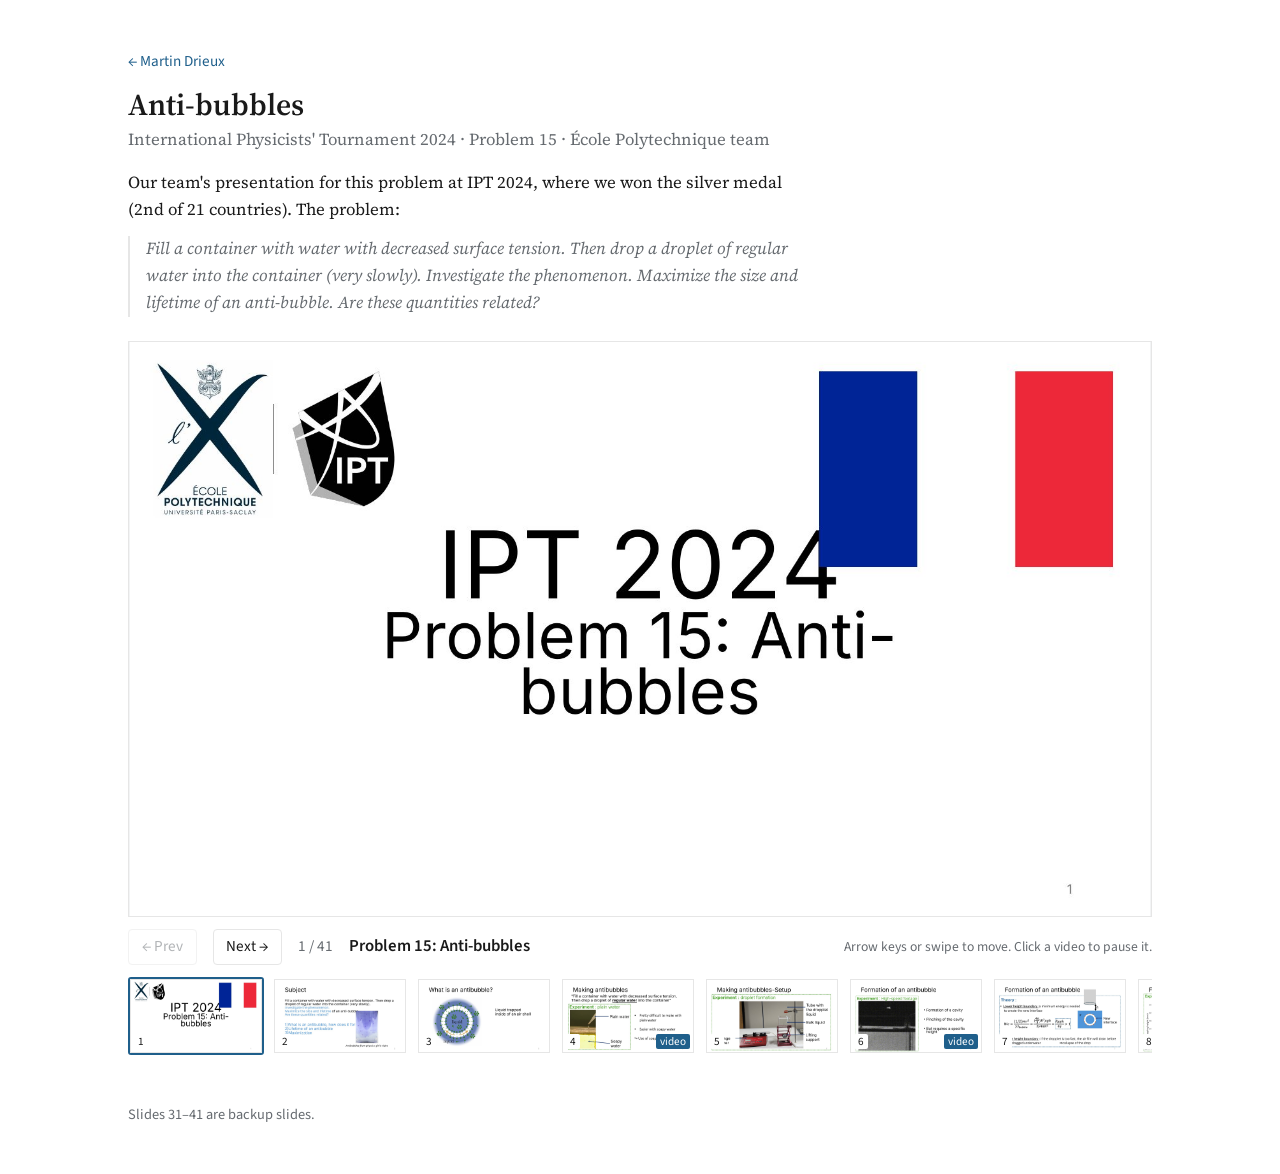
==== ipt/antibubbles/index.html @ 1498179a "Add files via upload" ====
<!doctype html>
<html lang="en">
<head>
<meta charset="utf-8">
<meta name="viewport" content="width=device-width, initial-scale=1, viewport-fit=cover">
<title>Anti-bubbles, IPT 2024</title>
<meta name="description" content="Martin Drieux's team presentation for Problem 15 (Anti-bubbles) at the International Physicists' Tournament 2024.">
<link rel="preconnect" href="https://fonts.googleapis.com">
<link rel="preconnect" href="https://fonts.gstatic.com" crossorigin>
<link rel="stylesheet" href="https://fonts.googleapis.com/css2?family=Source+Serif+4:ital,opsz,wght@0,8..60,400;0,8..60,600;1,8..60,400&family=Source+Sans+3:wght@400;600&display=swap">
<style>
*,*::before,*::after{box-sizing:border-box}
body{margin:0}
img{max-width:100%}

/* Layout: same plain white column as the homepage, widened for a 16:9 slide stage with a thumbnail strip below. */
:root {
  --bg: #ffffff;
  --fg: #1a1a1a;
  --muted: #666b70;
  --rule: #e6e6e6;
  --accent: #1f5f8b;
  --stage: #f3f4f5;
  --font-body: "Source Serif 4", Georgia, "Times New Roman", serif;
  --font-ui: "Source Sans 3", "Helvetica Neue", Arial, sans-serif;
  color-scheme: light;
}
body { background: var(--bg); color: var(--fg); font-family: var(--font-body); font-size: 1.05rem; line-height: 1.6;
  padding-left: max(16px, env(safe-area-inset-left, 0px)); padding-right: max(16px, env(safe-area-inset-right, 0px)); }
.page { max-width: 64rem; margin: 0 auto; padding-block: clamp(1.5rem, 4vw, 3rem) 3rem; }
a { color: var(--accent); text-decoration: none; }
a:hover { text-decoration: underline; }
a:focus-visible, button:focus-visible { outline: 2px solid var(--accent); outline-offset: 2px; }
.back { font-family: var(--font-ui); font-size: 0.95rem; }
h1 { font-weight: 600; font-size: 1.9rem; line-height: 1.2; margin: 0.75rem 0 0.25rem; text-wrap: balance; }
.sub { color: var(--muted); margin: 0; }
.intro { max-width: 42rem; margin: 1rem 0 1.5rem; }
.intro p { margin: 0 0 0.75rem; }
blockquote { margin: 0; padding: 0 0 0 1rem; border-left: 2px solid var(--rule); color: var(--muted); font-style: italic; }

.viewer { display: grid; gap: 0.75rem; }
.stage { position: relative; width: 100%; aspect-ratio: 16 / 9; max-width: 100%; background: var(--stage);
  border: 1px solid var(--rule); overflow: hidden; touch-action: pan-y; }
.stage img.slide { position: absolute; inset: 0; width: 100%; height: 100%; object-fit: contain; display: block; }
.stage video { position: absolute; object-fit: fill; background: transparent; cursor: pointer; }
.bar { display: flex; flex-wrap: wrap; align-items: center; gap: 0.5rem 1rem; font-family: var(--font-ui); }
.bar button { font: inherit; font-size: 0.95rem; color: var(--fg); background: var(--bg); border: 1px solid var(--rule);
  border-radius: 4px; padding: 0.3rem 0.8rem; cursor: pointer; }
.bar button:hover:not(:disabled) { border-color: var(--accent); color: var(--accent); }
.bar button:disabled { color: var(--muted); cursor: default; opacity: 0.5; }
.count { font-variant-numeric: tabular-nums; color: var(--muted); font-size: 0.95rem; }
.title { font-weight: 600; flex: 1 1 12rem; min-width: 0; }
.hint { color: var(--muted); font-size: 0.85rem; }
.strip { display: flex; gap: 0.5rem; overflow-x: auto; padding-bottom: 0.5rem; scroll-snap-type: x proximity; }
.thumb { flex: 0 0 auto; width: 8.5rem; padding: 0; border: 2px solid transparent; border-radius: 3px; background: none; cursor: pointer;
  scroll-snap-align: start; position: relative; }
.thumb img { display: block; width: 100%; aspect-ratio: 16 / 9; object-fit: cover; border: 1px solid var(--rule); }
.thumb[aria-current="true"] { border-color: var(--accent); }
.thumb .n { position: absolute; left: 4px; bottom: 4px; font-family: var(--font-ui); font-size: 0.7rem; background: var(--bg);
  color: var(--fg); padding: 0 4px; border-radius: 2px; }
.thumb .vid { position: absolute; right: 4px; bottom: 4px; font-family: var(--font-ui); font-size: 0.7rem; background: var(--accent);
  color: var(--bg); padding: 0 4px; border-radius: 2px; }
.divider { flex: 0 0 auto; align-self: center; font-family: var(--font-ui); font-size: 0.75rem; text-transform: uppercase;
  letter-spacing: 0.08em; color: var(--muted); writing-mode: vertical-rl; transform: rotate(180deg); padding: 0 0.25rem; }
footer { margin-top: 2.5rem; color: var(--muted); font-family: var(--font-ui); font-size: 0.9rem; }
@media (max-width: 560px) { .hint { display: none; } .thumb { width: 6.5rem; } }
</style>
</head>
<body>

<div class="page">
  <a class="back" href="../../">← Martin Drieux</a>
  <h1>Anti-bubbles</h1>
  <p class="sub">International Physicists' Tournament 2024 · Problem 15 · École Polytechnique team</p>

  <div class="intro">
    <p>Our team's presentation for this problem at IPT 2024, where we won the silver medal (2nd of 21 countries). The problem:</p>
    <blockquote>Fill a container with water with decreased surface tension. Then drop a droplet of regular water into the container (very slowly). Investigate the phenomenon. Maximize the size and lifetime of an anti-bubble. Are these quantities related?</blockquote>
  </div>

  <div class="viewer">
    <div class="stage" id="stage" aria-live="polite">
      <img class="slide" id="slideImg" alt="">
    </div>
    <div class="bar">
      <button id="prev" type="button" aria-label="Previous slide">← Prev</button>
      <button id="next" type="button" aria-label="Next slide">Next →</button>
      <span class="count" id="count"></span>
      <span class="title" id="title"></span>
      <span class="hint">Arrow keys or swipe to move. Click a video to pause it.</span>
    </div>
    <div class="strip" id="strip" aria-label="All slides"></div>
  </div>

  <footer>Slides 31–41 are backup slides.</footer>
</div>

<script>
const SLIDES = [{"n": 1, "title": "Problem 15: Anti-bubbles", "videos": []}, {"n": 2, "title": "Subject", "videos": []}, {"n": 3, "title": "What is an antibubble?", "videos": []}, {"n": 4, "title": "Making antibubbles", "videos": [{"src": "s04.mp4", "x": 5.495, "y": 42.098, "w": 19.816, "h": 53.228}]}, {"n": 5, "title": "Making antibubbles-Setup", "videos": []}, {"n": 6, "title": "Formation of an antibubble", "videos": [{"src": "s06.mp4", "x": 5.716, "y": 30.013, "w": 43.878, "h": 67.997}]}, {"n": 7, "title": "Formation of an antibubble", "videos": []}, {"n": 8, "title": "Formation of an antibubble", "videos": []}, {"n": 9, "title": "Other methods-Surface bubbles", "videos": [{"src": "s09.mp4", "x": 7.946, "y": 31.858, "w": 31.528, "h": 52.318}]}, {"n": 10, "title": "Other methods-Column of liquid", "videos": [{"src": "s10.mp4", "x": 11.91, "y": 30.295, "w": 31.121, "h": 64.856}]}, {"n": 11, "title": "Maximizing the size", "videos": []}, {"n": 12, "title": "Maximizing the size", "videos": [{"src": "s12.mp4", "x": 5.481, "y": 30.194, "w": 44.519, "h": 64.482}]}, {"n": 13, "title": "Maximizing the size", "videos": [{"src": "s13.mp4", "x": 5.481, "y": 34.176, "w": 45.903, "h": 61.435}]}, {"n": 14, "title": "Lifetime of an antibubble", "videos": [{"src": "s14.mp4", "x": 58.614, "y": 37.762, "w": 25.275, "h": 32.856}]}, {"n": 15, "title": "Drainage of the film", "videos": []}, {"n": 16, "title": "Drainage of the film", "videos": []}, {"n": 17, "title": "Drainage of the film-Hydrostatic pressure", "videos": []}, {"n": 18, "title": "Drainage of the film-marangoni effect", "videos": []}, {"n": 19, "title": "Drainage of the film-marangoni effect", "videos": []}, {"n": 20, "title": "Drainage of the film-marangoni effect", "videos": []}, {"n": 21, "title": "Drainage of the film-marangoni effect", "videos": []}, {"n": 22, "title": "Drainage-expected lifetime", "videos": []}, {"n": 23, "title": "Lifetime: results", "videos": []}, {"n": 24, "title": "Lifetime: results", "videos": []}, {"n": 25, "title": "Lifetime: results", "videos": []}, {"n": 26, "title": "Maximizing Lifetime", "videos": []}, {"n": 27, "title": "Maximizing Lifetime", "videos": [{"src": "s27.mp4", "x": 3.497, "y": 32.487, "w": 40.845, "h": 62.701}]}, {"n": 28, "title": "Conclusion", "videos": []}, {"n": 29, "title": "Conclusion", "videos": []}, {"n": 30, "title": "Conclusion", "videos": []}, {"n": 31, "title": "Annexes", "videos": []}, {"n": 32, "title": "Gibbs surface elasticity", "videos": []}, {"n": 33, "title": "Estimating air film thickness", "videos": []}, {"n": 34, "title": "Appendix", "videos": []}, {"n": 35, "title": "Appendix", "videos": []}, {"n": 36, "title": "Other methods-soap film", "videos": [{"src": "s36.mp4", "x": 42.307, "y": 22.393, "w": 19.217, "h": 72.075}]}, {"n": 37, "title": "Appendix", "videos": []}, {"n": 38, "title": "Appendix", "videos": []}, {"n": 39, "title": "Appendix", "videos": []}, {"n": 40, "title": "Appendix", "videos": []}, {"n": 41, "title": "Appendix", "videos": []}];
(() => {
  const pad = n => String(n).padStart(2, '0');
  const stage = document.getElementById('stage');
  const img = document.getElementById('slideImg');
  const strip = document.getElementById('strip');
  const prev = document.getElementById('prev'), next = document.getElementById('next');
  const count = document.getElementById('count'), title = document.getElementById('title');
  let i = 0;

  // Thumbnails
  SLIDES.forEach((s, k) => {
    if (s.n === 31) { const d = document.createElement('span'); d.className = 'divider'; d.textContent = 'Appendix'; strip.appendChild(d); }
    const b = document.createElement('button');
    b.type = 'button'; b.className = 'thumb'; b.setAttribute('aria-label', `Slide ${s.n}${s.title ? ': ' + s.title : ''}`);
    b.innerHTML = `<img loading="lazy" src="${pad(s.n)}.jpg" alt=""><span class="n">${s.n}</span>` + (s.videos.length ? '<span class="vid">video</span>' : '');
    b.addEventListener('click', () => show(k));
    strip.appendChild(b);
  });
  const thumbs = [...strip.querySelectorAll('.thumb')];

  function show(k, fromHash) {
    i = Math.max(0, Math.min(SLIDES.length - 1, k));
    const s = SLIDES[i];
    img.src = `${pad(s.n)}.jpg`;
    img.alt = `Slide ${s.n}${s.title ? ': ' + s.title : ''}`;
    stage.querySelectorAll('video').forEach(v => v.remove());
    s.videos.forEach(v => {
      const el = document.createElement('video');
      Object.assign(el, { muted: true, loop: true, playsInline: true, autoplay: true });
      ['webm', 'mp4'].forEach(ext => { const so = document.createElement('source'); so.src = v.src.replace(/\.mp4$/, '.' + ext); so.type = 'video/' + ext; el.appendChild(so); });
      el.setAttribute('muted', ''); el.setAttribute('playsinline', '');
      el.style.left = v.x + '%'; el.style.top = v.y + '%'; el.style.width = v.w + '%'; el.style.height = v.h + '%';
      el.title = 'Click to pause or play';
      el.addEventListener('click', () => el.paused ? el.play() : el.pause());
      stage.appendChild(el);
      el.play().catch(() => {});
    });
    count.textContent = `${s.n} / ${SLIDES.length}`;
    title.textContent = s.n > 30 ? `Appendix${s.title && s.title !== 'Appendix' ? ': ' + s.title : ''}` : s.title;
    prev.disabled = i === 0; next.disabled = i === SLIDES.length - 1;
    thumbs.forEach((t, k2) => t.setAttribute('aria-current', k2 === i ? 'true' : 'false'));
    thumbs[i].scrollIntoView({ block: 'nearest', inline: 'nearest' });
    if (!fromHash) history.replaceState(null, '', '#' + s.n);
    [i - 1, i + 1].forEach(j => { if (SLIDES[j]) { const p = new Image(); p.src = `${pad(SLIDES[j].n)}.jpg`; } });
  }

  prev.addEventListener('click', () => show(i - 1));
  next.addEventListener('click', () => show(i + 1));
  document.addEventListener('keydown', e => {
    if (e.target.closest('input, textarea')) return;
    if (e.key === 'ArrowRight' || e.key === 'PageDown') { e.preventDefault(); show(i + 1); }
    if (e.key === 'ArrowLeft' || e.key === 'PageUp') { e.preventDefault(); show(i - 1); }
  });
  let x0 = null;
  stage.addEventListener('touchstart', e => { x0 = e.touches[0].clientX; }, { passive: true });
  stage.addEventListener('touchend', e => {
    if (x0 === null) return; const dx = e.changedTouches[0].clientX - x0; x0 = null;
    if (Math.abs(dx) > 40) show(i + (dx < 0 ? 1 : -1));
  });

  const fromHash = parseInt(location.hash.slice(1), 10);
  const start = SLIDES.findIndex(s => s.n === fromHash);
  show(start >= 0 ? start : 0, true);
})();
</script>

</body>
</html>
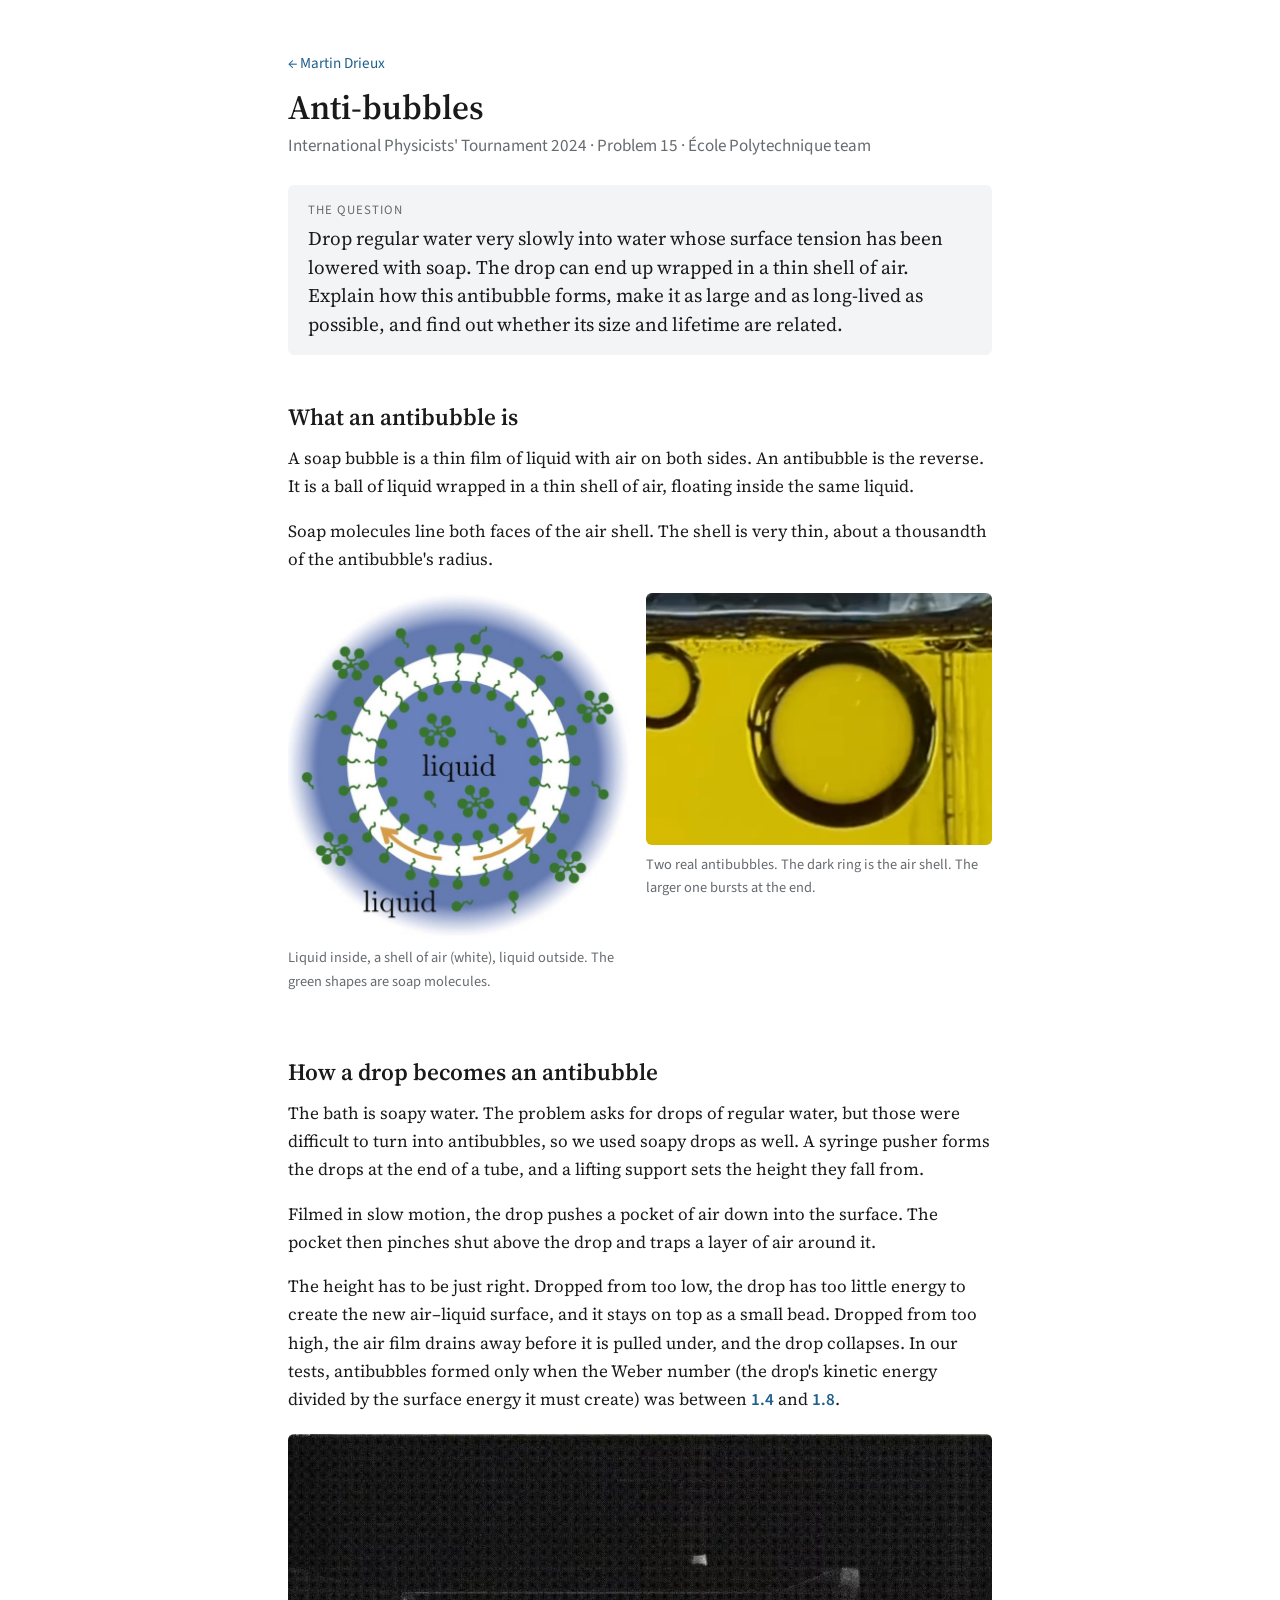
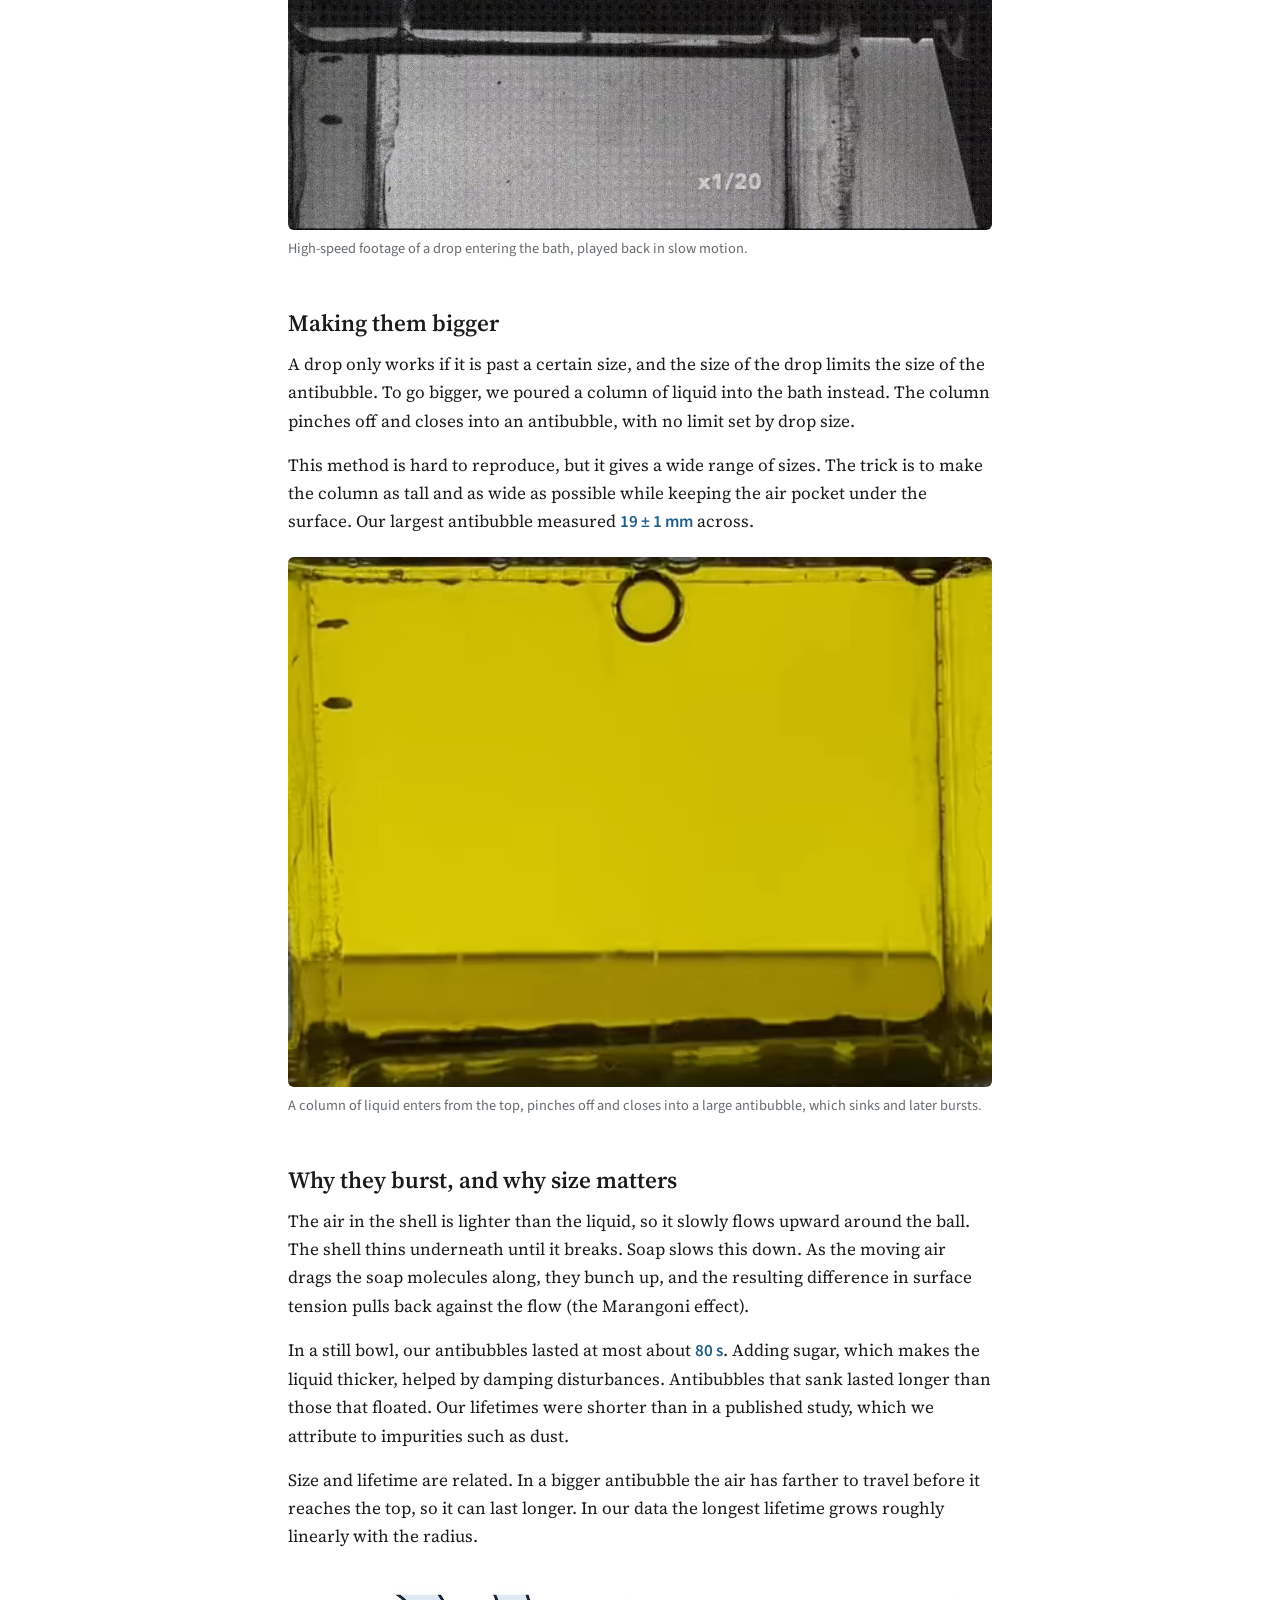
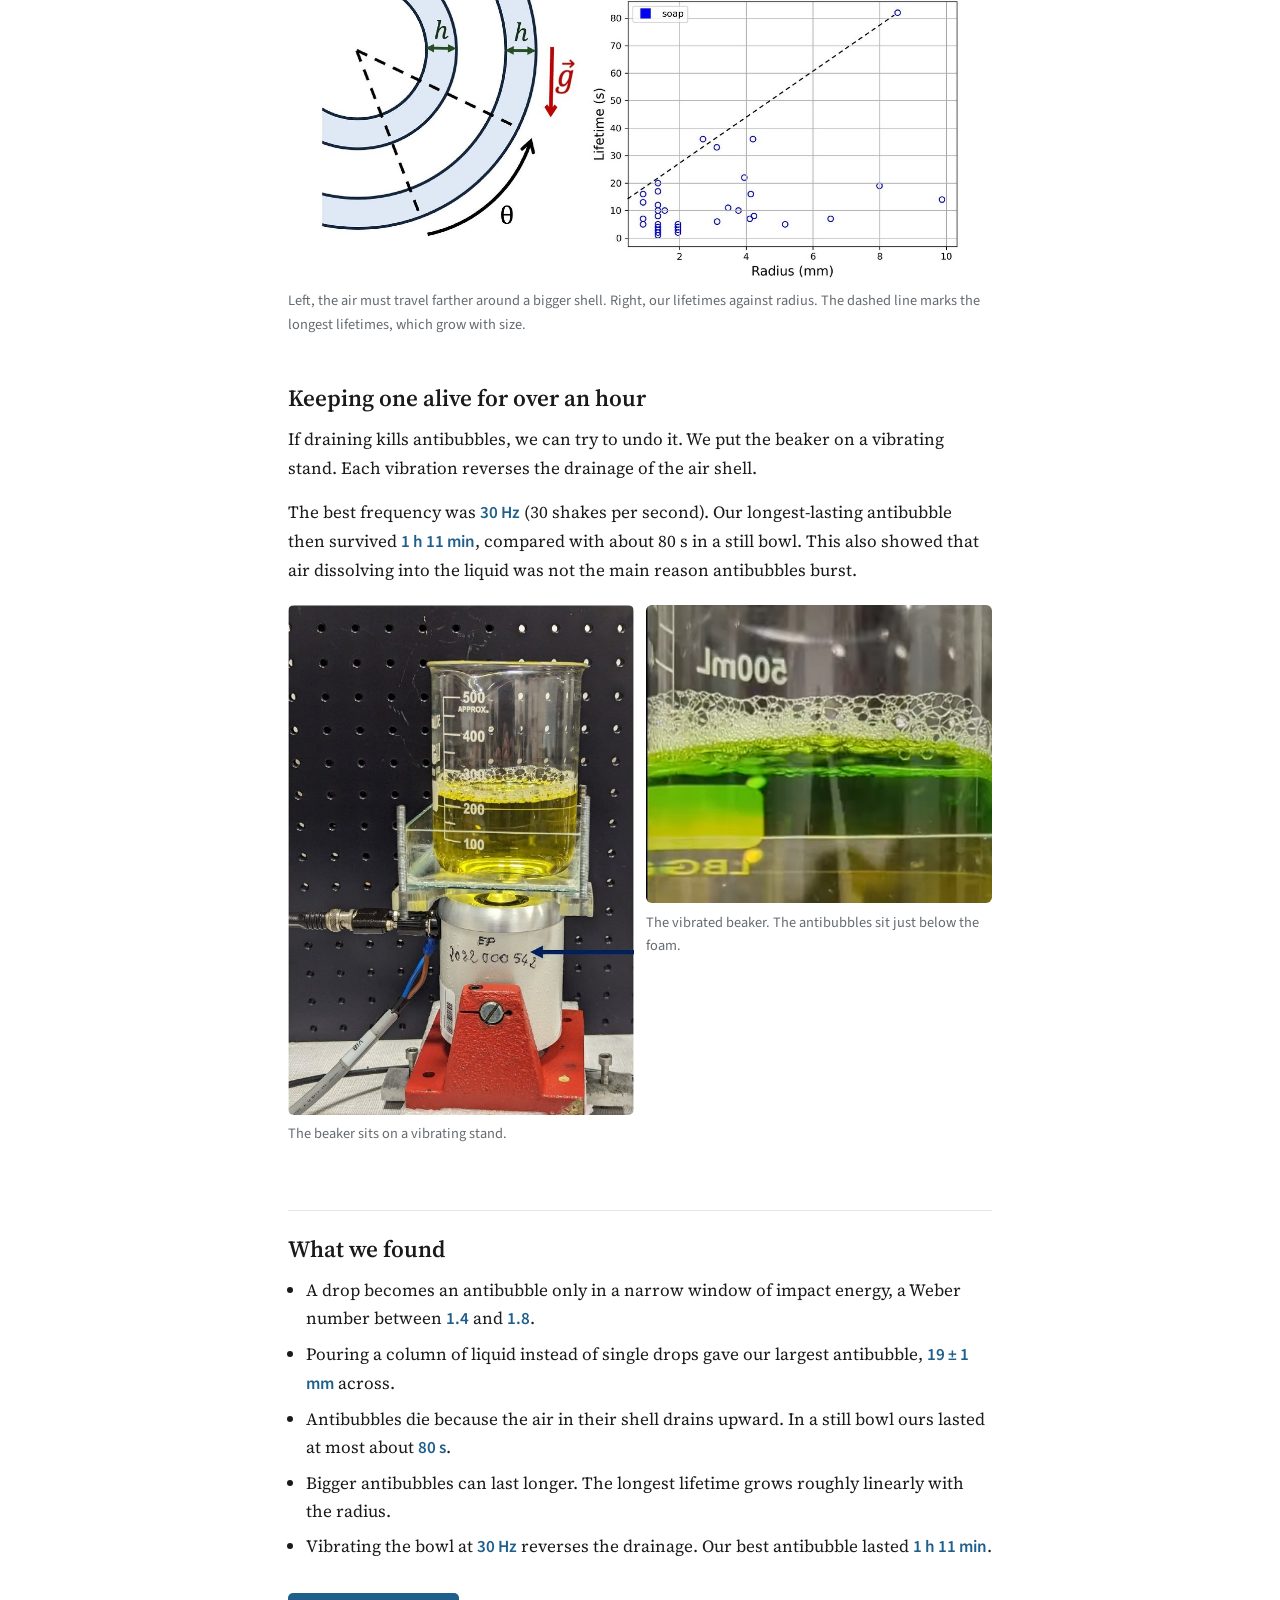
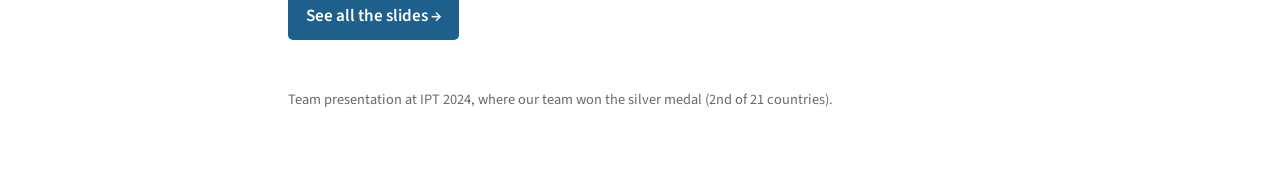
==== commit 10489946: "Add files via upload" ====
--- a/ipt/antibubbles/index.html
+++ b/ipt/antibubbles/index.html
@@ -4,164 +4,75 @@
 <meta charset="utf-8">
 <meta name="viewport" content="width=device-width, initial-scale=1, viewport-fit=cover">
 <title>Anti-bubbles, IPT 2024</title>
-<meta name="description" content="Martin Drieux's team presentation for Problem 15 (Anti-bubbles) at the International Physicists' Tournament 2024.">
-<link rel="preconnect" href="https://fonts.googleapis.com">
-<link rel="preconnect" href="https://fonts.gstatic.com" crossorigin>
+<meta name="description" content="How our team made antibubbles, found what makes them burst, and kept one alive for 1 h 11 min in a vibrated bowl.">
+<link rel="preconnect" href="https://fonts.googleapis.com"><link rel="preconnect" href="https://fonts.gstatic.com" crossorigin>
 <link rel="stylesheet" href="https://fonts.googleapis.com/css2?family=Source+Serif+4:ital,opsz,wght@0,8..60,400;0,8..60,600;1,8..60,400&family=Source+Sans+3:wght@400;600&display=swap">
-<style>
-*,*::before,*::after{box-sizing:border-box}
-body{margin:0}
-img{max-width:100%}
-
-/* Layout: same plain white column as the homepage, widened for a 16:9 slide stage with a thumbnail strip below. */
-:root {
-  --bg: #ffffff;
-  --fg: #1a1a1a;
-  --muted: #666b70;
-  --rule: #e6e6e6;
-  --accent: #1f5f8b;
-  --stage: #f3f4f5;
-  --font-body: "Source Serif 4", Georgia, "Times New Roman", serif;
-  --font-ui: "Source Sans 3", "Helvetica Neue", Arial, sans-serif;
-  color-scheme: light;
-}
-body { background: var(--bg); color: var(--fg); font-family: var(--font-body); font-size: 1.05rem; line-height: 1.6;
-  padding-left: max(16px, env(safe-area-inset-left, 0px)); padding-right: max(16px, env(safe-area-inset-right, 0px)); }
-.page { max-width: 64rem; margin: 0 auto; padding-block: clamp(1.5rem, 4vw, 3rem) 3rem; }
-a { color: var(--accent); text-decoration: none; }
-a:hover { text-decoration: underline; }
-a:focus-visible, button:focus-visible { outline: 2px solid var(--accent); outline-offset: 2px; }
-.back { font-family: var(--font-ui); font-size: 0.95rem; }
-h1 { font-weight: 600; font-size: 1.9rem; line-height: 1.2; margin: 0.75rem 0 0.25rem; text-wrap: balance; }
-.sub { color: var(--muted); margin: 0; }
-.intro { max-width: 42rem; margin: 1rem 0 1.5rem; }
-.intro p { margin: 0 0 0.75rem; }
-blockquote { margin: 0; padding: 0 0 0 1rem; border-left: 2px solid var(--rule); color: var(--muted); font-style: italic; }
-
-.viewer { display: grid; gap: 0.75rem; }
-.stage { position: relative; width: 100%; aspect-ratio: 16 / 9; max-width: 100%; background: var(--stage);
-  border: 1px solid var(--rule); overflow: hidden; touch-action: pan-y; }
-.stage img.slide { position: absolute; inset: 0; width: 100%; height: 100%; object-fit: contain; display: block; }
-.stage video { position: absolute; object-fit: fill; background: transparent; cursor: pointer; }
-.bar { display: flex; flex-wrap: wrap; align-items: center; gap: 0.5rem 1rem; font-family: var(--font-ui); }
-.bar button { font: inherit; font-size: 0.95rem; color: var(--fg); background: var(--bg); border: 1px solid var(--rule);
-  border-radius: 4px; padding: 0.3rem 0.8rem; cursor: pointer; }
-.bar button:hover:not(:disabled) { border-color: var(--accent); color: var(--accent); }
-.bar button:disabled { color: var(--muted); cursor: default; opacity: 0.5; }
-.count { font-variant-numeric: tabular-nums; color: var(--muted); font-size: 0.95rem; }
-.title { font-weight: 600; flex: 1 1 12rem; min-width: 0; }
-.hint { color: var(--muted); font-size: 0.85rem; }
-.strip { display: flex; gap: 0.5rem; overflow-x: auto; padding-bottom: 0.5rem; scroll-snap-type: x proximity; }
-.thumb { flex: 0 0 auto; width: 8.5rem; padding: 0; border: 2px solid transparent; border-radius: 3px; background: none; cursor: pointer;
-  scroll-snap-align: start; position: relative; }
-.thumb img { display: block; width: 100%; aspect-ratio: 16 / 9; object-fit: cover; border: 1px solid var(--rule); }
-.thumb[aria-current="true"] { border-color: var(--accent); }
-.thumb .n { position: absolute; left: 4px; bottom: 4px; font-family: var(--font-ui); font-size: 0.7rem; background: var(--bg);
-  color: var(--fg); padding: 0 4px; border-radius: 2px; }
-.thumb .vid { position: absolute; right: 4px; bottom: 4px; font-family: var(--font-ui); font-size: 0.7rem; background: var(--accent);
-  color: var(--bg); padding: 0 4px; border-radius: 2px; }
-.divider { flex: 0 0 auto; align-self: center; font-family: var(--font-ui); font-size: 0.75rem; text-transform: uppercase;
-  letter-spacing: 0.08em; color: var(--muted); writing-mode: vertical-rl; transform: rotate(180deg); padding: 0 0.25rem; }
-footer { margin-top: 2.5rem; color: var(--muted); font-family: var(--font-ui); font-size: 0.9rem; }
-@media (max-width: 560px) { .hint { display: none; } .thumb { width: 6.5rem; } }
-</style>
+<link rel="stylesheet" href="../story.css">
+<style>figure img{height:auto}figure.pair{align-items:start}</style>
 </head>
 <body>
-
 <div class="page">
   <a class="back" href="../../">← Martin Drieux</a>
   <h1>Anti-bubbles</h1>
-  <p class="sub">International Physicists' Tournament 2024 · Problem 15 · École Polytechnique team</p>
+  <p class="meta">International Physicists' Tournament 2024 · Problem 15 · École Polytechnique team</p>
+  <p class="question"><span class="label">The question</span>Drop regular water very slowly into water whose surface tension has been lowered with soap. The drop can end up wrapped in a thin shell of air. Explain how this antibubble forms, make it as large and as long-lived as possible, and find out whether its size and lifetime are related.</p>
 
-  <div class="intro">
-    <p>Our team's presentation for this problem at IPT 2024, where we won the silver medal (2nd of 21 countries). The problem:</p>
-    <blockquote>Fill a container with water with decreased surface tension. Then drop a droplet of regular water into the container (very slowly). Investigate the phenomenon. Maximize the size and lifetime of an anti-bubble. Are these quantities related?</blockquote>
+  <section>
+    <h2>What an antibubble is</h2>
+    <p>A soap bubble is a thin film of liquid with air on both sides. An antibubble is the reverse. It is a ball of liquid wrapped in a thin shell of air, floating inside the same liquid.</p>
+    <p>Soap molecules line both faces of the air shell. The shell is very thin, about a thousandth of the antibubble's radius.</p>
+    <figure class="pair">
+      <div><img src="f03.jpg" alt="Diagram of an antibubble: a ball of liquid, a white shell of air, and liquid outside, with soap molecules on both faces of the shell." width="700" height="700"><p class="cap">Liquid inside, a shell of air (white), liquid outside. The green shapes are soap molecules.</p></div>
+      <div><video autoplay muted loop playsinline poster="p14.jpg"><source src="s14.webm" type="video/webm"><source src="s14.mp4" type="video/mp4"></video><p class="cap">Two real antibubbles. The dark ring is the air shell. The larger one bursts at the end.</p></div>
+    </figure>
+  </section>
+
+  <section>
+    <h2>How a drop becomes an antibubble</h2>
+    <p>The bath is soapy water. The problem asks for drops of regular water, but those were difficult to turn into antibubbles, so we used soapy drops as well. A syringe pusher forms the drops at the end of a tube, and a lifting support sets the height they fall from.</p>
+    <p>Filmed in slow motion, the drop pushes a pocket of air down into the surface. The pocket then pinches shut above the drop and traps a layer of air around it.</p>
+    <p>The height has to be just right. Dropped from too low, the drop has too little energy to create the new air–liquid surface, and it stays on top as a small bead. Dropped from too high, the air film drains away before it is pulled under, and the drop collapses. In our tests, antibubbles formed only when the Weber number (the drop's kinetic energy divided by the surface energy it must create) was between <span class="key">1.4</span> and <span class="key">1.8</span>.</p>
+    <figure><video autoplay muted loop playsinline poster="p06.jpg"><source src="s06.webm" type="video/webm"><source src="s06.mp4" type="video/mp4"></video><figcaption>High-speed footage of a drop entering the bath, played back in slow motion.</figcaption></figure>
+  </section>
+
+  <section>
+    <h2>Making them bigger</h2>
+    <p>A drop only works if it is past a certain size, and the size of the drop limits the size of the antibubble. To go bigger, we poured a column of liquid into the bath instead. The column pinches off and closes into an antibubble, with no limit set by drop size.</p>
+    <p>This method is hard to reproduce, but it gives a wide range of sizes. The trick is to make the column as tall and as wide as possible while keeping the air pocket under the surface. Our largest antibubble measured <span class="key">19 ± 1 mm</span> across.</p>
+    <figure><video autoplay muted loop playsinline poster="p13.jpg"><source src="s13.webm" type="video/webm"><source src="s13.mp4" type="video/mp4"></video><figcaption>A column of liquid enters from the top, pinches off and closes into a large antibubble, which sinks and later bursts.</figcaption></figure>
+  </section>
+
+  <section>
+    <h2>Why they burst, and why size matters</h2>
+    <p>The air in the shell is lighter than the liquid, so it slowly flows upward around the ball. The shell thins underneath until it breaks. Soap slows this down. As the moving air drags the soap molecules along, they bunch up, and the resulting difference in surface tension pulls back against the flow (the Marangoni effect).</p>
+    <p>In a still bowl, our antibubbles lasted at most about <span class="key">80 s</span>. Adding sugar, which makes the liquid thicker, helped by damping disturbances. Antibubbles that sank lasted longer than those that floated. Our lifetimes were shorter than in a published study, which we attribute to impurities such as dust.</p>
+    <p>Size and lifetime are related. In a bigger antibubble the air has farther to travel before it reaches the top, so it can last longer. In our data the longest lifetime grows roughly linearly with the radius.</p>
+    <figure><img src="f30.jpg" alt="Left: two air shells of different radius with the same thickness. Right: lifetime in seconds against radius in millimetres for soapy water; the upper edge of the points rises along a straight dashed line up to about 82 s at 8.5 mm." width="1400" height="619"><figcaption>Left, the air must travel farther around a bigger shell. Right, our lifetimes against radius. The dashed line marks the longest lifetimes, which grow with size.</figcaption></figure>
+  </section>
+
+  <section>
+    <h2>Keeping one alive for over an hour</h2>
+    <p>If draining kills antibubbles, we can try to undo it. We put the beaker on a vibrating stand. Each vibration reverses the drainage of the air shell.</p>
+    <p>The best frequency was <span class="key">30 Hz</span> (30 shakes per second). Our longest-lasting antibubble then survived <span class="key">1 h 11 min</span>, compared with about 80 s in a still bowl. This also showed that air dissolving into the liquid was not the main reason antibubbles burst.</p>
+    <figure class="pair">
+      <div><img src="f26.jpg" alt="A 500 mL beaker of yellow soapy liquid on a glass plate mounted on a cylindrical vibrating stand." width="600" height="885"><p class="cap">The beaker sits on a vibrating stand.</p></div>
+      <div><video autoplay muted loop playsinline poster="p27.jpg"><source src="s27.webm" type="video/webm"><source src="s27.mp4" type="video/mp4"></video><p class="cap">The vibrated beaker. The antibubbles sit just below the foam.</p></div>
+    </figure>
+  </section>
+
+  <div class="results">
+    <h2>What we found</h2>
+    <ul>
+      <li>A drop becomes an antibubble only in a narrow window of impact energy, a Weber number between <span class="key">1.4</span> and <span class="key">1.8</span>.</li>
+      <li>Pouring a column of liquid instead of single drops gave our largest antibubble, <span class="key">19 ± 1 mm</span> across.</li>
+      <li>Antibubbles die because the air in their shell drains upward. In a still bowl ours lasted at most about <span class="key">80 s</span>.</li>
+      <li>Bigger antibubbles can last longer. The longest lifetime grows roughly linearly with the radius.</li>
+      <li>Vibrating the bowl at <span class="key">30 Hz</span> reverses the drainage. Our best antibubble lasted <span class="key">1 h 11 min</span>.</li>
+    </ul>
   </div>
 
-  <div class="viewer">
-    <div class="stage" id="stage" aria-live="polite">
-      <img class="slide" id="slideImg" alt="">
-    </div>
-    <div class="bar">
-      <button id="prev" type="button" aria-label="Previous slide">← Prev</button>
-      <button id="next" type="button" aria-label="Next slide">Next →</button>
-      <span class="count" id="count"></span>
-      <span class="title" id="title"></span>
-      <span class="hint">Arrow keys or swipe to move. Click a video to pause it.</span>
-    </div>
-    <div class="strip" id="strip" aria-label="All slides"></div>
-  </div>
-
-  <footer>Slides 31–41 are backup slides.</footer>
+  <a class="cta" href="slides.html">See all the slides →</a>
+  <footer>Team presentation at IPT 2024, where our team won the silver medal (2nd of 21 countries).</footer>
 </div>
-
-<script>
-const SLIDES = [{"n": 1, "title": "Problem 15: Anti-bubbles", "videos": []}, {"n": 2, "title": "Subject", "videos": []}, {"n": 3, "title": "What is an antibubble?", "videos": []}, {"n": 4, "title": "Making antibubbles", "videos": [{"src": "s04.mp4", "x": 5.495, "y": 42.098, "w": 19.816, "h": 53.228}]}, {"n": 5, "title": "Making antibubbles-Setup", "videos": []}, {"n": 6, "title": "Formation of an antibubble", "videos": [{"src": "s06.mp4", "x": 5.716, "y": 30.013, "w": 43.878, "h": 67.997}]}, {"n": 7, "title": "Formation of an antibubble", "videos": []}, {"n": 8, "title": "Formation of an antibubble", "videos": []}, {"n": 9, "title": "Other methods-Surface bubbles", "videos": [{"src": "s09.mp4", "x": 7.946, "y": 31.858, "w": 31.528, "h": 52.318}]}, {"n": 10, "title": "Other methods-Column of liquid", "videos": [{"src": "s10.mp4", "x": 11.91, "y": 30.295, "w": 31.121, "h": 64.856}]}, {"n": 11, "title": "Maximizing the size", "videos": []}, {"n": 12, "title": "Maximizing the size", "videos": [{"src": "s12.mp4", "x": 5.481, "y": 30.194, "w": 44.519, "h": 64.482}]}, {"n": 13, "title": "Maximizing the size", "videos": [{"src": "s13.mp4", "x": 5.481, "y": 34.176, "w": 45.903, "h": 61.435}]}, {"n": 14, "title": "Lifetime of an antibubble", "videos": [{"src": "s14.mp4", "x": 58.614, "y": 37.762, "w": 25.275, "h": 32.856}]}, {"n": 15, "title": "Drainage of the film", "videos": []}, {"n": 16, "title": "Drainage of the film", "videos": []}, {"n": 17, "title": "Drainage of the film-Hydrostatic pressure", "videos": []}, {"n": 18, "title": "Drainage of the film-marangoni effect", "videos": []}, {"n": 19, "title": "Drainage of the film-marangoni effect", "videos": []}, {"n": 20, "title": "Drainage of the film-marangoni effect", "videos": []}, {"n": 21, "title": "Drainage of the film-marangoni effect", "videos": []}, {"n": 22, "title": "Drainage-expected lifetime", "videos": []}, {"n": 23, "title": "Lifetime: results", "videos": []}, {"n": 24, "title": "Lifetime: results", "videos": []}, {"n": 25, "title": "Lifetime: results", "videos": []}, {"n": 26, "title": "Maximizing Lifetime", "videos": []}, {"n": 27, "title": "Maximizing Lifetime", "videos": [{"src": "s27.mp4", "x": 3.497, "y": 32.487, "w": 40.845, "h": 62.701}]}, {"n": 28, "title": "Conclusion", "videos": []}, {"n": 29, "title": "Conclusion", "videos": []}, {"n": 30, "title": "Conclusion", "videos": []}, {"n": 31, "title": "Annexes", "videos": []}, {"n": 32, "title": "Gibbs surface elasticity", "videos": []}, {"n": 33, "title": "Estimating air film thickness", "videos": []}, {"n": 34, "title": "Appendix", "videos": []}, {"n": 35, "title": "Appendix", "videos": []}, {"n": 36, "title": "Other methods-soap film", "videos": [{"src": "s36.mp4", "x": 42.307, "y": 22.393, "w": 19.217, "h": 72.075}]}, {"n": 37, "title": "Appendix", "videos": []}, {"n": 38, "title": "Appendix", "videos": []}, {"n": 39, "title": "Appendix", "videos": []}, {"n": 40, "title": "Appendix", "videos": []}, {"n": 41, "title": "Appendix", "videos": []}];
-(() => {
-  const pad = n => String(n).padStart(2, '0');
-  const stage = document.getElementById('stage');
-  const img = document.getElementById('slideImg');
-  const strip = document.getElementById('strip');
-  const prev = document.getElementById('prev'), next = document.getElementById('next');
-  const count = document.getElementById('count'), title = document.getElementById('title');
-  let i = 0;
-
-  // Thumbnails
-  SLIDES.forEach((s, k) => {
-    if (s.n === 31) { const d = document.createElement('span'); d.className = 'divider'; d.textContent = 'Appendix'; strip.appendChild(d); }
-    const b = document.createElement('button');
-    b.type = 'button'; b.className = 'thumb'; b.setAttribute('aria-label', `Slide ${s.n}${s.title ? ': ' + s.title : ''}`);
-    b.innerHTML = `<img loading="lazy" src="${pad(s.n)}.jpg" alt=""><span class="n">${s.n}</span>` + (s.videos.length ? '<span class="vid">video</span>' : '');
-    b.addEventListener('click', () => show(k));
-    strip.appendChild(b);
-  });
-  const thumbs = [...strip.querySelectorAll('.thumb')];
-
-  function show(k, fromHash) {
-    i = Math.max(0, Math.min(SLIDES.length - 1, k));
-    const s = SLIDES[i];
-    img.src = `${pad(s.n)}.jpg`;
-    img.alt = `Slide ${s.n}${s.title ? ': ' + s.title : ''}`;
-    stage.querySelectorAll('video').forEach(v => v.remove());
-    s.videos.forEach(v => {
-      const el = document.createElement('video');
-      Object.assign(el, { muted: true, loop: true, playsInline: true, autoplay: true });
-      ['webm', 'mp4'].forEach(ext => { const so = document.createElement('source'); so.src = v.src.replace(/\.mp4$/, '.' + ext); so.type = 'video/' + ext; el.appendChild(so); });
-      el.setAttribute('muted', ''); el.setAttribute('playsinline', '');
-      el.style.left = v.x + '%'; el.style.top = v.y + '%'; el.style.width = v.w + '%'; el.style.height = v.h + '%';
-      el.title = 'Click to pause or play';
-      el.addEventListener('click', () => el.paused ? el.play() : el.pause());
-      stage.appendChild(el);
-      el.play().catch(() => {});
-    });
-    count.textContent = `${s.n} / ${SLIDES.length}`;
-    title.textContent = s.n > 30 ? `Appendix${s.title && s.title !== 'Appendix' ? ': ' + s.title : ''}` : s.title;
-    prev.disabled = i === 0; next.disabled = i === SLIDES.length - 1;
-    thumbs.forEach((t, k2) => t.setAttribute('aria-current', k2 === i ? 'true' : 'false'));
-    thumbs[i].scrollIntoView({ block: 'nearest', inline: 'nearest' });
-    if (!fromHash) history.replaceState(null, '', '#' + s.n);
-    [i - 1, i + 1].forEach(j => { if (SLIDES[j]) { const p = new Image(); p.src = `${pad(SLIDES[j].n)}.jpg`; } });
-  }
-
-  prev.addEventListener('click', () => show(i - 1));
-  next.addEventListener('click', () => show(i + 1));
-  document.addEventListener('keydown', e => {
-    if (e.target.closest('input, textarea')) return;
-    if (e.key === 'ArrowRight' || e.key === 'PageDown') { e.preventDefault(); show(i + 1); }
-    if (e.key === 'ArrowLeft' || e.key === 'PageUp') { e.preventDefault(); show(i - 1); }
-  });
-  let x0 = null;
-  stage.addEventListener('touchstart', e => { x0 = e.touches[0].clientX; }, { passive: true });
-  stage.addEventListener('touchend', e => {
-    if (x0 === null) return; const dx = e.changedTouches[0].clientX - x0; x0 = null;
-    if (Math.abs(dx) > 40) show(i + (dx < 0 ? 1 : -1));
-  });
-
-  const fromHash = parseInt(location.hash.slice(1), 10);
-  const start = SLIDES.findIndex(s => s.n === fromHash);
-  show(start >= 0 ? start : 0, true);
-})();
-</script>
-
 </body>
 </html>
--- a/ipt/story.css
+++ b/ipt/story.css
@@ -0,0 +1,30 @@
+/* Shared style for IPT overview pages (ipt/<slug>/index.html). Light only, matches the homepage. */
+:root { --bg:#ffffff; --fg:#1a1a1a; --muted:#666b70; --rule:#e6e6e6; --accent:#1f5f8b; --tint:#f3f4f5;
+  --font-body:"Source Serif 4", Georgia, "Times New Roman", serif; --font-ui:"Source Sans 3", "Helvetica Neue", Arial, sans-serif; color-scheme: light; }
+*,*::before,*::after{box-sizing:border-box}
+body{margin:0;background:var(--bg);color:var(--fg);font-family:var(--font-body);font-size:1.07rem;line-height:1.65;
+  padding-left:max(16px,env(safe-area-inset-left,0px));padding-right:max(16px,env(safe-area-inset-right,0px))}
+img,video{max-width:100%;display:block}
+a{color:var(--accent);text-decoration:none} a:hover{text-decoration:underline}
+a:focus-visible{outline:2px solid var(--accent);outline-offset:2px}
+.page{max-width:44rem;margin:0 auto;padding-block:clamp(1.5rem,4vw,3rem) 4rem}
+.back{font-family:var(--font-ui);font-size:.95rem}
+h1{font-weight:600;font-size:clamp(1.9rem,1.5rem+1.6vw,2.5rem);line-height:1.15;margin:.75rem 0 .3rem;text-wrap:balance}
+.meta{font-family:var(--font-ui);color:var(--muted);margin:0}
+.question{font-size:1.2rem;line-height:1.5;margin:1.5rem 0 0;padding:1rem 1.25rem;background:var(--tint);border-radius:6px}
+.question .label{display:block;font-family:var(--font-ui);font-size:.8rem;letter-spacing:.08em;text-transform:uppercase;color:var(--muted);margin-bottom:.25rem}
+section{margin-top:3rem}
+h2{font-weight:600;font-size:1.45rem;line-height:1.25;margin:0 0 .75rem;text-wrap:balance}
+section p{margin:0 0 1rem}
+figure{margin:1.25rem 0 0}
+figure video,figure img{width:100%;border-radius:6px;background:var(--tint)}
+figure.pair{display:grid;grid-template-columns:1fr 1fr;gap:.75rem}
+figure.pair>div{min-width:0}
+figcaption,.cap{font-family:var(--font-ui);font-size:.9rem;color:var(--muted);margin-top:.45rem}
+.key{font-family:var(--font-ui);font-weight:600;color:var(--accent);font-variant-numeric:tabular-nums}
+.results{margin-top:3rem;padding-top:1.5rem;border-top:1px solid var(--rule)}
+.results ul{margin:0;padding-left:1.1rem;display:grid;gap:.4rem}
+.cta{display:inline-block;margin-top:2rem;font-family:var(--font-ui);font-weight:600;color:var(--bg);background:var(--accent);padding:.6rem 1.1rem;border-radius:5px}
+.cta:hover{text-decoration:none;filter:brightness(1.1)}
+footer{margin-top:3rem;font-family:var(--font-ui);font-size:.9rem;color:var(--muted)}
+@media (max-width:560px){figure.pair{grid-template-columns:1fr}}
